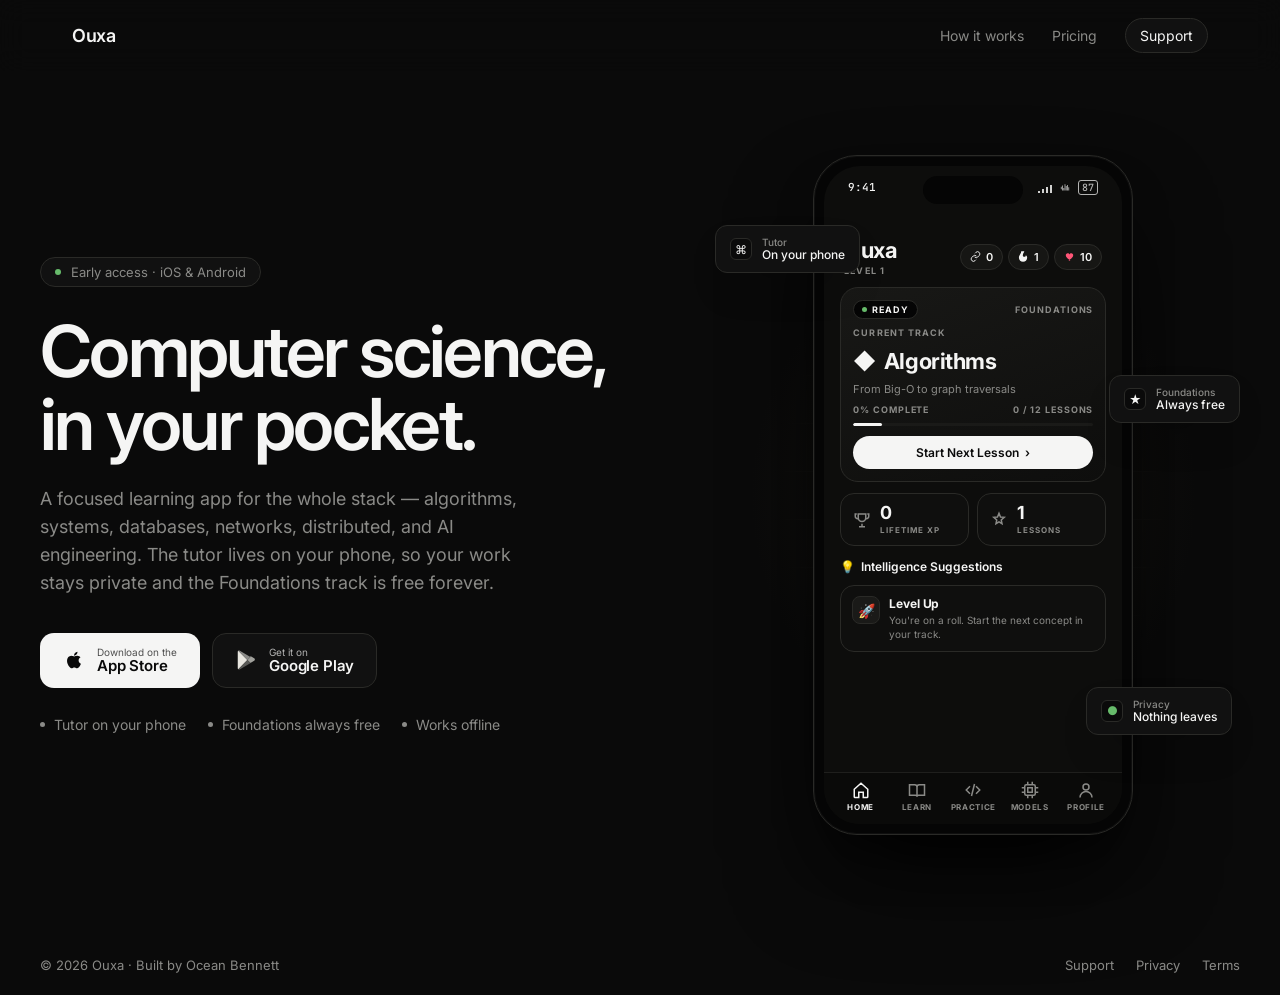
==== ouxa/index.html @ 7c723d84 "feat: add ouxa landing page" ====
<!DOCTYPE html>
<html lang="en">
<head>
<meta charset="UTF-8">
<meta name="viewport" content="width=device-width, initial-scale=1.0">
<title>Ouxa — Computer science mastery, on your phone</title>
<meta name="description" content="A focused learning app for the entire computer science stack — systems, algorithms, distributed, and AI engineering. The tutor lives on your phone, your work stays private, Foundations is free.">

<meta property="og:title" content="Ouxa — Computer science mastery, on your phone">
<meta property="og:description" content="A focused learning app for the entire CS stack. Tutor on your phone, Foundations free.">
<meta property="og:type" content="website">

<link rel="preconnect" href="https://fonts.googleapis.com">
<link rel="preconnect" href="https://fonts.gstatic.com" crossorigin>
<link href="https://fonts.googleapis.com/css2?family=JetBrains+Mono:wght@400;500&family=Inter:wght@400;500;600;700&display=swap" rel="stylesheet">

<style>
  :root {
    --bg: #0a0a0a;
    --bg-elev: #111111;
    --text: #f5f5f4;
    --dim: #8a8a87;
    --dim-2: #5a5a57;
    --border: #1f1f1d;
    --border-2: #2a2a27;
    --accent: #e8e6df;
    --green: oklch(0.72 0.14 145);
  }

  * { box-sizing: border-box; }

  html, body {
    margin: 0;
    padding: 0;
    background: var(--bg);
    color: var(--text);
    font-family: 'Inter', -apple-system, BlinkMacSystemFont, sans-serif;
    -webkit-font-smoothing: antialiased;
    text-rendering: optimizeLegibility;
  }

  body {
    min-height: 100vh;
    display: flex;
    flex-direction: column;
  }

  .mono {
    font-family: 'JetBrains Mono', ui-monospace, monospace;
  }

  /* ---------- Nav ---------- */
  .nav {
    position: sticky;
    top: 0;
    z-index: 10;
    backdrop-filter: blur(14px);
    -webkit-backdrop-filter: blur(14px);
    background: rgba(10,10,10,0.7);
  }
  .nav-inner {
    max-width: 1200px;
    margin: 0 auto;
    padding: 18px 32px;
    display: flex;
    align-items: center;
    justify-content: space-between;
  }
  .brand {
    display: flex;
    align-items: center;
    gap: 10px;
    font-weight: 600;
    font-size: 18px;
    letter-spacing: -0.015em;
  }
  .brand-dot {
    width: 8px;
    height: 8px;
    border-radius: 2px;
    background: var(--text);
  }
  .nav-links {
    display: flex;
    align-items: center;
    gap: 28px;
  }
  .nav-links a {
    color: var(--dim);
    text-decoration: none;
    font-size: 14px;
    transition: color .15s ease;
  }
  .nav-links a:hover { color: var(--text); }
  .nav-cta {
    padding: 8px 14px;
    border: 1px solid var(--border-2);
    border-radius: 100px;
    color: var(--text) !important;
    font-size: 14px !important;
    background: var(--bg-elev);
    transition: background .15s ease, border-color .15s ease, transform .15s ease;
  }
  .nav-cta:hover { background: #1a1a18; border-color: #353532; transform: translateY(-1px); }

  /* ---------- Hero ---------- */
  main {
    flex: 1;
    display: flex;
    align-items: center;
    justify-content: center;
    padding: 64px 32px 80px;
  }
  .hero {
    width: 100%;
    max-width: 1200px;
    display: grid;
    grid-template-columns: 1.1fr 1fr;
    gap: 80px;
    align-items: center;
  }

  .eyebrow {
    display: inline-flex;
    align-items: center;
    gap: 10px;
    font-size: 13px;
    color: var(--dim);
    padding: 6px 14px;
    border: 1px solid var(--border-2);
    border-radius: 100px;
    background: var(--bg-elev);
    margin-bottom: 28px;
  }
  .eyebrow .pulse {
    width: 6px;
    height: 6px;
    border-radius: 50%;
    background: var(--green);
    box-shadow: 0 0 0 0 var(--green);
    animation: pulse 2s infinite;
  }
  @keyframes pulse {
    0% { box-shadow: 0 0 0 0 oklch(0.72 0.14 145 / 0.5); }
    70% { box-shadow: 0 0 0 8px oklch(0.72 0.14 145 / 0); }
    100% { box-shadow: 0 0 0 0 oklch(0.72 0.14 145 / 0); }
  }

  h1 {
    font-size: clamp(46px, 5.6vw, 76px);
    font-weight: 600;
    letter-spacing: -0.038em;
    line-height: 1.02;
    margin: 0 0 24px;
  }
  h1 .accent {
    color: var(--dim);
    font-weight: 500;
  }

  .lede {
    font-size: 18px;
    line-height: 1.55;
    color: var(--dim);
    max-width: 480px;
    margin: 0 0 36px;
    text-wrap: pretty;
  }

  /* ---------- CTAs ---------- */
  .ctas {
    display: flex;
    gap: 12px;
    flex-wrap: wrap;
    margin-bottom: 28px;
  }
  .btn {
    display: inline-flex;
    align-items: center;
    gap: 12px;
    padding: 13px 22px;
    border-radius: 14px;
    text-decoration: none;
    font-weight: 500;
    font-size: 14px;
    transition: transform .15s ease, background .15s ease, border-color .15s ease, box-shadow .15s ease;
    border: 1px solid transparent;
  }
  .btn-primary {
    background: var(--text);
    color: #0a0a0a;
  }
  .btn-primary:hover { transform: translateY(-1px); background: #fff; box-shadow: 0 10px 30px -10px rgba(255,255,255,0.25); }
  .btn-secondary {
    background: var(--bg-elev);
    color: var(--text);
    border-color: var(--border-2);
  }
  .btn-secondary:hover { transform: translateY(-1px); background: #1a1a18; border-color: #3a3a36; }
  .btn-icon { width: 22px; height: 22px; flex-shrink: 0; }
  .btn-stack { display: flex; flex-direction: column; align-items: flex-start; line-height: 1.1; }
  .btn-stack .small { font-size: 10px; opacity: 0.7; font-weight: 400; }
  .btn-stack .big { font-size: 15px; font-weight: 600; letter-spacing: -0.01em; }

  /* ---------- Trust row ---------- */
  .trust {
    display: flex;
    align-items: center;
    gap: 22px;
    flex-wrap: wrap;
    font-size: 14px;
    color: var(--dim);
  }
  .trust span { display: inline-flex; align-items: center; gap: 9px; }
  .trust .dot {
    width: 5px; height: 5px; border-radius: 50%; background: var(--dim);
  }

  /* ---------- Phone visual ---------- */
  .visual {
    position: relative;
    height: 720px;
    display: flex;
    align-items: center;
    justify-content: center;
  }
  .visual::before {
    content: '';
    position: absolute;
    inset: 0;
    background:
      radial-gradient(60% 50% at 50% 50%, oklch(0.4 0.04 90 / 0.18), transparent 70%);
    pointer-events: none;
  }
  .grid-bg {
    position: absolute;
    inset: 0;
    background-image:
      linear-gradient(var(--border) 1px, transparent 1px),
      linear-gradient(90deg, var(--border) 1px, transparent 1px);
    background-size: 48px 48px;
    background-position: center center;
    mask-image: radial-gradient(closest-side, #000 40%, transparent 75%);
    -webkit-mask-image: radial-gradient(closest-side, #000 40%, transparent 75%);
    opacity: 0.5;
  }

  .phone {
    position: relative;
    width: 320px;
    height: 680px;
    background: #050505;
    border: 1px solid #2a2a27;
    border-radius: 44px;
    padding: 10px;
    box-shadow:
      0 50px 100px -20px rgba(0,0,0,0.8),
      0 30px 60px -30px rgba(0,0,0,0.9),
      inset 0 0 0 1px rgba(255,255,255,0.04);
  }
  .phone-screen {
    width: 100%;
    height: 100%;
    background: #0d0d0c;
    border-radius: 36px;
    overflow: hidden;
    position: relative;
    display: flex;
    flex-direction: column;
  }
  .notch {
    position: absolute;
    top: 10px;
    left: 50%;
    transform: translateX(-50%);
    width: 100px;
    height: 28px;
    background: #050505;
    border-radius: 100px;
    z-index: 2;
  }
  .status-bar {
    display: flex;
    justify-content: space-between;
    padding: 14px 24px 0;
    font-family: 'JetBrains Mono', monospace;
    font-size: 11px;
    color: var(--text);
    font-weight: 500;
  }
  .status-bar .right { display: flex; gap: 6px; align-items: center; opacity: 0.85; }

  .screen-body {
    flex: 1;
    padding: 38px 16px 0;
    display: flex;
    flex-direction: column;
    gap: 11px;
    overflow: hidden;
  }

  /* App header: brand + stat chips */
  .app-header {
    display: flex;
    justify-content: space-between;
    align-items: center;
    padding: 4px 4px 0;
  }
  .app-brand-row { display: flex; flex-direction: column; gap: 2px; }
  .app-brand { font-size: 22px; font-weight: 700; letter-spacing: -0.02em; }
  .app-level { font-size: 9px; font-weight: 700; color: var(--dim); letter-spacing: 0.12em; }
  .stat-chips { display: flex; gap: 5px; }
  .stat-chip {
    display: inline-flex; align-items: center; gap: 5px;
    background: #161614;
    border: 1px solid var(--border-2);
    border-radius: 100px;
    padding: 5px 9px;
    font-size: 11px;
    font-weight: 600;
    color: var(--text);
  }
  .stat-chip svg { width: 11px; height: 11px; }

  /* Path card */
  .path-card {
    border: 1px solid var(--border-2);
    border-radius: 18px;
    padding: 12px;
    background: linear-gradient(160deg, #181816 0%, #0e0e0d 100%);
    display: flex;
    flex-direction: column;
    gap: 8px;
  }
  .path-card-top {
    display: flex; justify-content: space-between; align-items: center;
    font-size: 9px; font-weight: 700; letter-spacing: 0.1em;
  }
  .ready-pill {
    display: inline-flex; align-items: center; gap: 5px;
    background: #050505;
    border: 1px solid var(--border-2);
    border-radius: 100px;
    padding: 3px 8px;
    color: var(--text);
  }
  .ready-pill .pulse {
    width: 5px; height: 5px; border-radius: 50%; background: var(--green);
  }
  .path-card-eyebrow {
    font-size: 9px; font-weight: 700; color: var(--dim); letter-spacing: 0.12em;
    text-transform: uppercase;
  }
  .path-card-heading {
    display: flex; align-items: center; gap: 8px;
    font-size: 22px; font-weight: 700; letter-spacing: -0.02em;
    margin-top: 2px;
  }
  .crab { font-size: 22px; }
  .path-card-sub { font-size: 11px; color: var(--dim); margin: 0; }
  .path-progress-row {
    display: flex; justify-content: space-between;
    font-size: 9px; font-weight: 700; letter-spacing: 0.1em; color: var(--dim);
  }
  .progress-bar {
    height: 3px;
    background: #1a1a18;
    border-radius: 100px;
    overflow: hidden;
  }
  .progress-fill {
    width: 12%;
    height: 100%;
    background: var(--text);
    border-radius: 100px;
  }
  .path-cta {
    margin-top: 2px;
    background: var(--text);
    color: #0a0a0a;
    border-radius: 100px;
    padding: 9px 16px;
    text-align: center;
    font-size: 12px;
    font-weight: 600;
    display: flex; align-items: center; justify-content: center; gap: 6px;
  }

  /* Stat tiles */
  .stat-tiles { display: grid; grid-template-columns: 1fr 1fr; gap: 8px; }
  .stat-tile {
    border: 1px solid var(--border-2);
    border-radius: 14px;
    padding: 10px 12px;
    display: flex;
    align-items: center;
    gap: 9px;
    background: #0f0f0e;
  }
  .stat-tile .icon { color: var(--dim); flex-shrink: 0; }
  .stat-tile .num { font-size: 18px; font-weight: 700; line-height: 1; }
  .stat-tile .lbl { font-size: 8px; font-weight: 700; color: var(--dim); letter-spacing: 0.12em; margin-top: 3px; }

  /* Suggestion */
  .suggestion-heading {
    display: flex; align-items: center; gap: 6px;
    font-size: 12px; font-weight: 600;
    margin-top: 2px;
  }
  .suggestion-card {
    border: 1px solid var(--border-2);
    border-radius: 14px;
    padding: 10px 11px;
    display: flex;
    align-items: flex-start;
    gap: 9px;
    background: #0f0f0e;
  }
  .suggestion-icon {
    width: 28px; height: 28px;
    border-radius: 8px;
    background: #1a1a18;
    border: 1px solid var(--border-2);
    display: flex; align-items: center; justify-content: center;
    flex-shrink: 0;
    font-size: 14px;
  }
  .suggestion-content { display: flex; flex-direction: column; gap: 2px; }
  .suggestion-title { font-size: 12px; font-weight: 700; letter-spacing: -0.01em; }
  .suggestion-body { font-size: 10px; color: var(--dim); line-height: 1.4; }

  /* Tab bar */
  .tab-bar {
    margin-top: auto;
    margin-left: -16px;
    margin-right: -16px;
    border-top: 1px solid var(--border);
    background: #0a0a09;
    padding: 8px 8px 12px;
    display: grid;
    grid-template-columns: repeat(5, 1fr);
  }
  .tab-item {
    display: flex; flex-direction: column; align-items: center; gap: 3px;
    color: var(--dim);
    font-size: 8px; font-weight: 700; letter-spacing: 0.08em;
  }
  .tab-item.active { color: var(--text); }
  .tab-item svg { width: 18px; height: 18px; }

  /* Floating chips */
  .float-chip {
    position: absolute;
    background: var(--bg-elev);
    border: 1px solid var(--border-2);
    border-radius: 12px;
    padding: 10px 14px;
    font-family: 'Inter', sans-serif;
    font-size: 12px;
    color: var(--text);
    display: flex;
    align-items: center;
    gap: 10px;
    box-shadow: 0 20px 40px -20px rgba(0,0,0,0.8);
    backdrop-filter: blur(8px);
  }
  .float-chip .icon-square {
    width: 22px; height: 22px;
    border-radius: 6px;
    background: #0a0a0a;
    border: 1px solid var(--border-2);
    display: flex; align-items: center; justify-content: center;
    font-size: 12px;
  }
  .float-chip .label-stack { display: flex; flex-direction: column; line-height: 1.2; }
  .float-chip .label-stack .k { font-size: 10px; color: var(--dim); font-weight: 500; }
  .float-chip .label-stack .v { font-size: 12px; font-weight: 500; }

  .chip-1 { top: 90px; left: 8px; }
  .chip-2 { bottom: 120px; right: 8px; }
  .chip-3 { top: 240px; right: 0px; }

  @media (max-width: 1200px) {
    .float-chip { display: none; }
  }

  /* ---------- Footer ---------- */
  footer {
    padding: 22px 32px;
  }
  .footer-inner {
    max-width: 1200px;
    margin: 0 auto;
    display: flex;
    justify-content: space-between;
    align-items: center;
    font-size: 13px;
    color: var(--dim);
  }
  .footer-inner a { color: var(--dim); text-decoration: none; }
  .footer-inner a:hover { color: var(--text); }
  .footer-links { display: flex; gap: 22px; }

  @media (max-width: 880px) {
    .hero { grid-template-columns: 1fr; gap: 40px; }
    .visual { height: 560px; }
    .nav-links a:not(.nav-cta) { display: none; }
    main { padding: 40px 20px 60px; }
    .nav-inner { padding: 16px 20px; }
    .float-chip { display: none; }
  }
</style>
</head>
<body>

<nav class="nav">
  <div class="nav-inner">
    <div class="brand">
      <span>Ouxa</span>
    </div>
    <div class="nav-links">
      <a href="#how">How it works</a>
      <a href="https://oceanbennett.com/ouxa/pricing/">Pricing</a>
      <a href="https://oceanbennett.com/ouxa/support/" class="nav-cta">Support</a>
    </div>
  </div>
</nav>

<main style="opacity: 1">
  <section class="hero">
    <div class="hero-copy">
      <div class="eyebrow">
        <span class="pulse"></span>
        <span>Early access · iOS &amp; Android</span>
      </div>

      <h1>
        Computer science,<br>
        in your pocket.
      </h1>

      <p class="lede">
        A focused learning app for the whole stack — algorithms, systems,
        databases, networks, distributed, and AI engineering. The tutor
        lives on your phone, so your work stays private and the Foundations
        track is free forever.
      </p>

      <div class="ctas">
        <a href="#" class="btn btn-primary" aria-label="Download on the App Store">
          <svg class="btn-icon" viewBox="0 0 24 24" fill="currentColor" aria-hidden="true">
            <path d="M17.05 20.28c-.98.95-2.05.8-3.08.35-1.09-.46-2.09-.48-3.24 0-1.44.62-2.2.44-3.06-.35C2.79 15.25 3.51 7.59 9.05 7.31c1.35.07 2.29.74 3.08.8 1.18-.24 2.31-.93 3.57-.84 1.51.12 2.65.72 3.4 1.8-3.12 1.87-2.38 5.98.48 7.13-.57 1.5-1.31 2.99-2.54 4.09zM12.03 7.25c-.15-2.23 1.66-4.07 3.74-4.25.29 2.58-2.34 4.5-3.74 4.25z"/>
          </svg>
          <span class="btn-stack">
            <span class="small">Download on the</span>
            <span class="big">App Store</span>
          </span>
        </a>
        <a href="#" class="btn btn-secondary" aria-label="Get it on Google Play">
          <svg class="btn-icon" viewBox="0 0 24 24" aria-hidden="true">
            <path d="M3.6 1.85a1.5 1.5 0 0 0-.6 1.2v17.9a1.5 1.5 0 0 0 .6 1.2L13.5 12 3.6 1.85z" fill="#e8e6df"/>
            <path d="M16.8 8.7L13.5 12l3.3 3.3 4.1-2.4c1.1-.6 1.1-2.2 0-2.8l-4.1-2.4z" fill="#a1a19c"/>
            <path d="M3.6 22.15c.4.4 1 .5 1.5.2l12-7-3.6-3.4-9.9 10.2z" fill="#5a5a57"/>
            <path d="M3.6 1.85L13.5 12l3.3-3.3-12-7c-.5-.3-1.1-.2-1.5.15z" fill="#8a8a87"/>
          </svg>
          <span class="btn-stack">
            <span class="small">Get it on</span>
            <span class="big">Google Play</span>
          </span>
        </a>
      </div>

      <div class="trust">
        <span><span class="dot"></span>Tutor on your phone</span>
        <span><span class="dot"></span>Foundations always free</span>
        <span><span class="dot"></span>Works offline</span>
      </div>
    </div>

    <div class="visual">
      <div class="grid-bg"></div>

      <div class="phone">
        <div class="phone-screen">
          <div class="notch"></div>
          <div class="status-bar">
            <span>9:41</span>
            <span class="right">
              <svg width="14" height="10" viewBox="0 0 14 10" fill="currentColor"><path d="M0 8h2v2H0zm4-2h2v4H4zm4-2h2v6H8zm4-2h2v8h-2z"/></svg>
              <svg width="14" height="10" viewBox="0 0 24 24" fill="currentColor"><path d="M2 9h2v6H2zm3-3h2v12H5zm3 6h2v6H8zm3-9h2v15h-2zm3 4h2v11h-2zm3-2h2v13h-2zm3 5h2v8h-2z" opacity="0.85"/></svg>
              <span style="font-size:10px;border:1px solid currentColor;border-radius:3px;padding:0 3px;opacity:0.85;">87</span>
            </span>
          </div>

          <div class="screen-body">
            <div class="app-header">
              <div class="app-brand-row">
                <div class="app-brand">Ouxa</div>
                <div class="app-level">LEVEL 1</div>
              </div>
              <div class="stat-chips">
                <span class="stat-chip">
                  <svg viewBox="0 0 24 24" fill="none" stroke="currentColor" stroke-width="2"><path d="M10 13a5 5 0 0 0 7.07 0l3-3a5 5 0 0 0-7.07-7.07L11 5"/><path d="M14 11a5 5 0 0 0-7.07 0l-3 3a5 5 0 0 0 7.07 7.07L13 19"/></svg>
                  0
                </span>
                <span class="stat-chip">
                  <svg viewBox="0 0 24 24" fill="currentColor"><path d="M13.5 0c.5 4-3 5-3 9 0 2 1.5 3.5 3.5 3.5s3-1.5 3-3.5c2 1 3 3 3 5.5 0 5-4 9-9 9s-9-4-9-9c0-6 5-8 5-14 3 0 5.5 0 5.5 0z"/></svg>
                  1
                </span>
                <span class="stat-chip">
                  <svg viewBox="0 0 24 24" fill="#ff5577"><path d="M12 21s-7-4.5-9.5-9C1 9 2.5 5 6 5c2 0 3.5 1 4 2.5C10.5 6 12 5 14 5c3.5 0 5 4 3.5 7-2.5 4.5-9.5 9-9.5 9z" transform="translate(2)"/></svg>
                  10
                </span>
              </div>
            </div>

            <div class="path-card">
              <div class="path-card-top">
                <span class="ready-pill"><span class="pulse"></span>READY</span>
                <span style="color: var(--dim);">FOUNDATIONS</span>
              </div>
              <div class="path-card-eyebrow">CURRENT TRACK</div>
              <div class="path-card-heading">
                <span class="crab">◆</span> Algorithms
              </div>
              <p class="path-card-sub">From Big-O to graph traversals</p>
              <div class="path-progress-row">
                <span>0% COMPLETE</span>
                <span>0 / 12 LESSONS</span>
              </div>
              <div class="progress-bar"><div class="progress-fill"></div></div>
              <div class="path-cta">Start Next Lesson <span>›</span></div>
            </div>

            <div class="stat-tiles">
              <div class="stat-tile">
                <svg class="icon" width="18" height="18" viewBox="0 0 24 24" fill="none" stroke="currentColor" stroke-width="2"><path d="M8 21h8M12 17v4M7 4h10v5a5 5 0 0 1-10 0V4zM5 4H3v3a3 3 0 0 0 4 3M19 4h2v3a3 3 0 0 1-4 3"/></svg>
                <div>
                  <div class="num">0</div>
                  <div class="lbl">LIFETIME XP</div>
                </div>
              </div>
              <div class="stat-tile">
                <svg class="icon" width="18" height="18" viewBox="0 0 24 24" fill="none" stroke="currentColor" stroke-width="2"><path d="M12 3l2 5 5 .5-4 3.5 1 5-4-2.5-4 2.5 1-5-4-3.5 5-.5z"/></svg>
                <div>
                  <div class="num">1</div>
                  <div class="lbl">LESSONS</div>
                </div>
              </div>
            </div>

            <div class="suggestion-heading">
              <span>💡</span> Intelligence Suggestions
            </div>
            <div class="suggestion-card">
              <div class="suggestion-icon">🚀</div>
              <div class="suggestion-content">
                <div class="suggestion-title">Level Up</div>
                <div class="suggestion-body">You're on a roll. Start the next concept in your track.</div>
              </div>
            </div>

            <div class="tab-bar">
              <div class="tab-item active">
                <svg viewBox="0 0 24 24" fill="none" stroke="currentColor" stroke-width="2"><path d="M3 11l9-8 9 8v10a1 1 0 0 1-1 1h-5v-7h-6v7H4a1 1 0 0 1-1-1z"/></svg>
                <span>HOME</span>
              </div>
              <div class="tab-item">
                <svg viewBox="0 0 24 24" fill="none" stroke="currentColor" stroke-width="2"><path d="M2 5h7a3 3 0 0 1 3 3v13a2 2 0 0 0-2-2H2zM22 5h-7a3 3 0 0 0-3 3v13a2 2 0 0 1 2-2h8z"/></svg>
                <span>LEARN</span>
              </div>
              <div class="tab-item">
                <svg viewBox="0 0 24 24" fill="none" stroke="currentColor" stroke-width="2"><path d="M8 7l-5 5 5 5M16 7l5 5-5 5M14 4l-4 16"/></svg>
                <span>PRACTICE</span>
              </div>
              <div class="tab-item">
                <svg viewBox="0 0 24 24" fill="none" stroke="currentColor" stroke-width="2"><rect x="5" y="5" width="14" height="14" rx="2"/><rect x="9" y="9" width="6" height="6"/><path d="M9 1v3M15 1v3M9 20v3M15 20v3M1 9h3M1 15h3M20 9h3M20 15h3"/></svg>
                <span>MODELS</span>
              </div>
              <div class="tab-item">
                <svg viewBox="0 0 24 24" fill="none" stroke="currentColor" stroke-width="2"><circle cx="12" cy="8" r="4"/><path d="M4 22a8 8 0 0 1 16 0"/></svg>
                <span>PROFILE</span>
              </div>
            </div>
          </div>
        </div>
      </div>

      <div class="float-chip chip-1">
        <div class="icon-square">⌘</div>
        <div class="label-stack">
          <span class="k">Tutor</span>
          <span class="v">On your phone</span>
        </div>
      </div>

      <div class="float-chip chip-2">
        <div class="icon-square" style="color: var(--green);">●</div>
        <div class="label-stack">
          <span class="k">Privacy</span>
          <span class="v">Nothing leaves</span>
        </div>
      </div>

      <div class="float-chip chip-3">
        <div class="icon-square">★</div>
        <div class="label-stack">
          <span class="k">Foundations</span>
          <span class="v">Always free</span>
        </div>
      </div>
    </div>
  </section>
</main>

<footer>
  <div class="footer-inner">
    <span>© 2026 Ouxa · Built by Ocean Bennett</span>
    <div class="footer-links">
      <a href="https://oceanbennett.com/ouxa/support/">Support</a>
      <a href="https://oceanbennett.com/ouxa/privacy/">Privacy</a>
      <a href="https://oceanbennett.com/ouxa/terms/">Terms</a>
    </div>
  </div>
</footer>

</body>
</html>
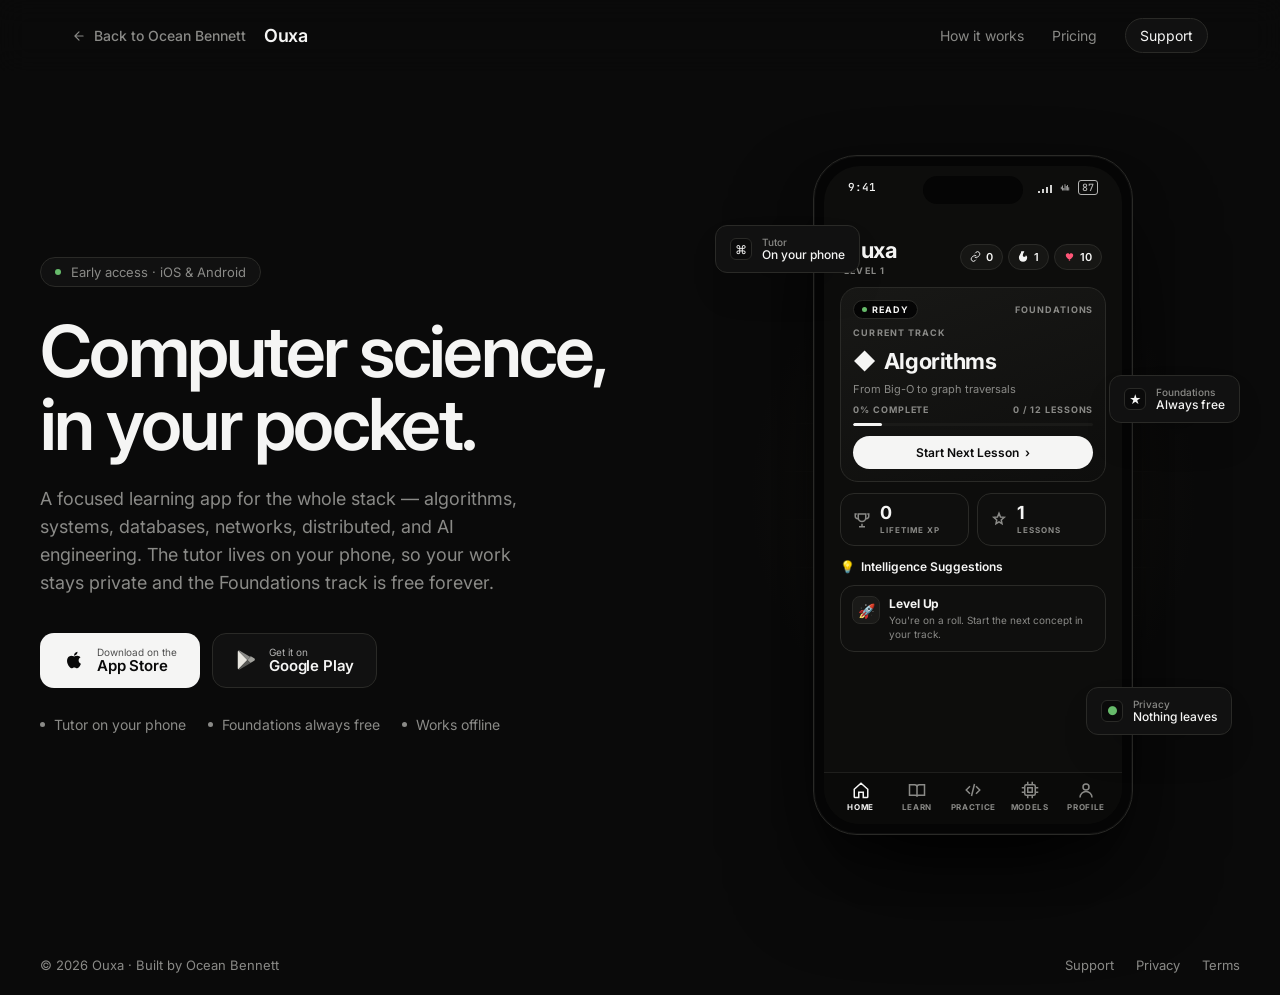
==== commit 5b739951: "style: align ouxa landing page chrome" ====
--- a/ouxa/index.html
+++ b/ouxa/index.html
@@ -45,6 +45,15 @@
     flex-direction: column;
   }
 
+  html {
+    scrollbar-width: thin;
+    scrollbar-color: #2a2a2a var(--bg);
+    scroll-behavior: smooth;
+  }
+  ::-webkit-scrollbar { width: 10px; height: 10px; }
+  ::-webkit-scrollbar-track { background: var(--bg); }
+  ::-webkit-scrollbar-thumb { background: #1f1f1f; border-radius: 999px; border: 2px solid var(--bg); }
+
   .mono {
     font-family: 'JetBrains Mono', ui-monospace, monospace;
   }
@@ -66,6 +75,12 @@
     align-items: center;
     justify-content: space-between;
   }
+  .nav-left {
+    display: flex;
+    align-items: center;
+    gap: 18px;
+    min-width: 0;
+  }
   .brand {
     display: flex;
     align-items: center;
@@ -92,6 +107,21 @@
     transition: color .15s ease;
   }
   .nav-links a:hover { color: var(--text); }
+  .back {
+    display: inline-flex;
+    align-items: center;
+    gap: 8px;
+    color: var(--dim);
+    text-decoration: none;
+    font-size: 14px;
+    transition: all 200ms ease;
+    font-weight: 500;
+    white-space: nowrap;
+  }
+  .back:hover {
+    color: var(--text);
+    transform: translateX(-4px);
+  }
   .nav-cta {
     padding: 8px 14px;
     border: 1px solid var(--border-2);
@@ -504,6 +534,7 @@
   @media (max-width: 880px) {
     .hero { grid-template-columns: 1fr; gap: 40px; }
     .visual { height: 560px; }
+    .back span { display: none; }
     .nav-links a:not(.nav-cta) { display: none; }
     main { padding: 40px 20px 60px; }
     .nav-inner { padding: 16px 20px; }
@@ -515,8 +546,14 @@
 
 <nav class="nav">
   <div class="nav-inner">
-    <div class="brand">
-      <span>Ouxa</span>
+    <div class="nav-left">
+      <a href="/" class="back" aria-label="Back to Ocean Bennett">
+        <svg width="14" height="14" viewBox="0 0 24 24" fill="none" stroke="currentColor" stroke-width="2" stroke-linecap="round" stroke-linejoin="round" aria-hidden="true"><path d="M19 12H5M12 19l-7-7 7-7"/></svg>
+        <span>Back to Ocean Bennett</span>
+      </a>
+      <div class="brand">
+        <span>Ouxa</span>
+      </div>
     </div>
     <div class="nav-links">
       <a href="#how">How it works</a>
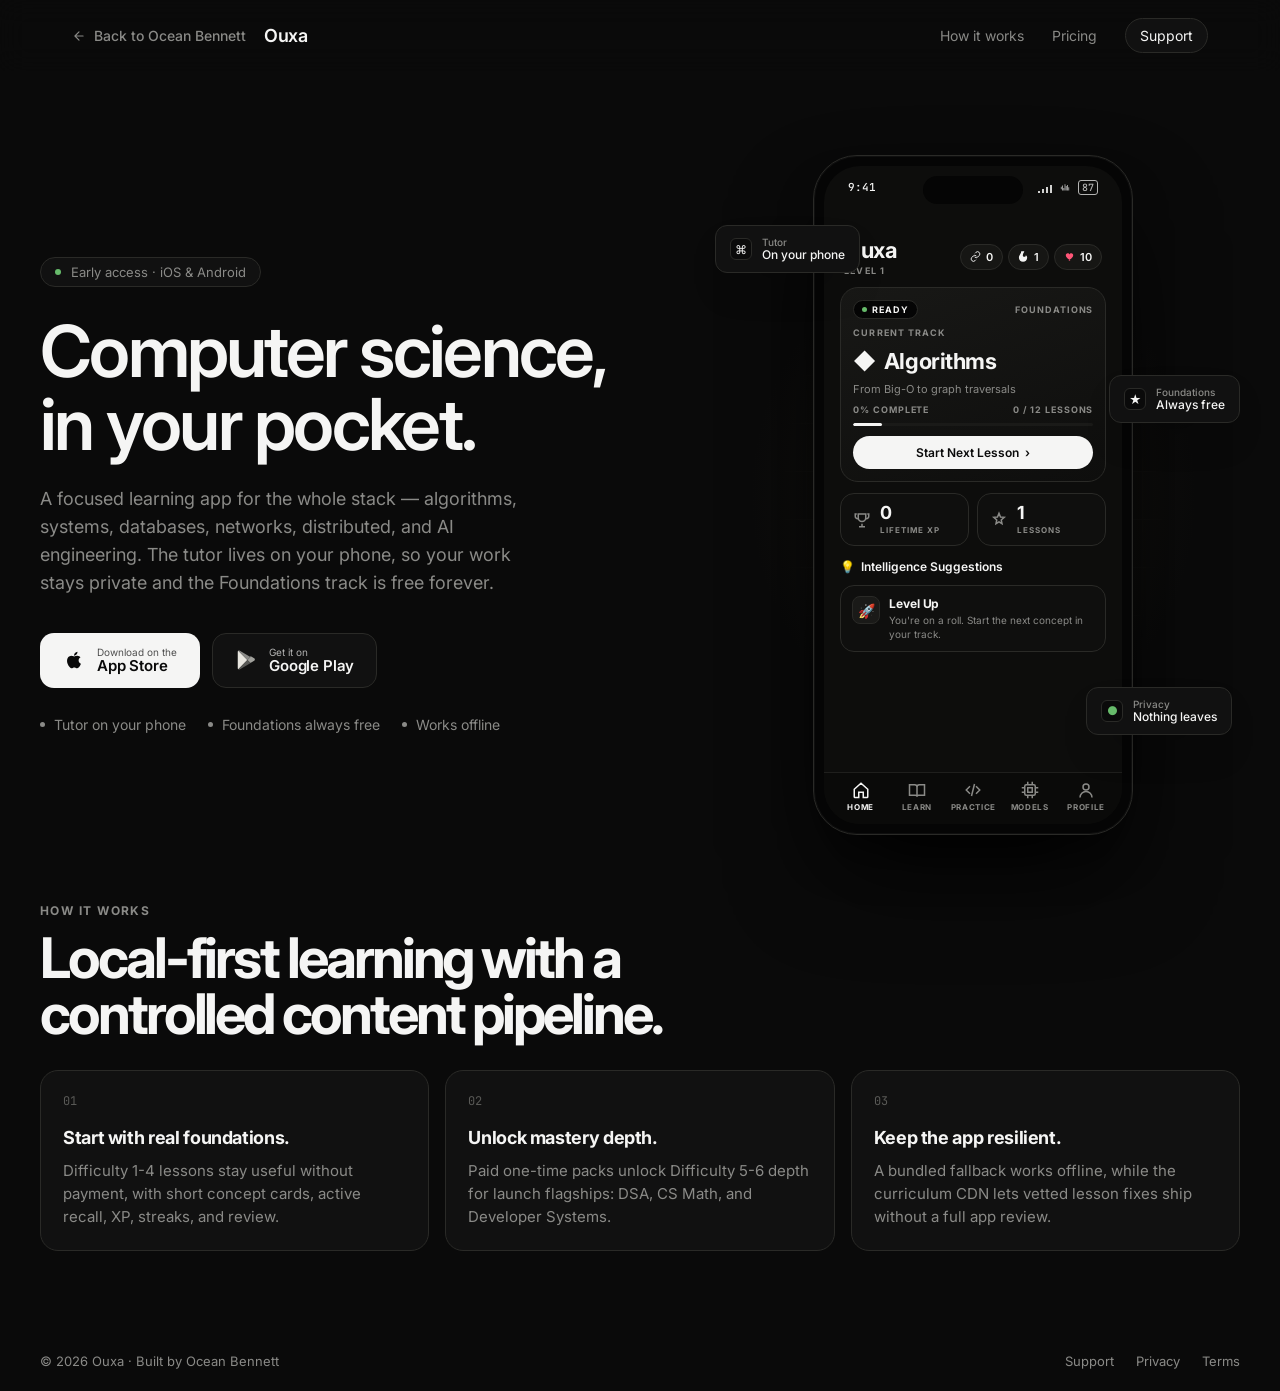
==== commit 1ee69a1b: "fix: align ouxa landing and pricing links" ====
--- a/ouxa/index.html
+++ b/ouxa/index.html
@@ -137,6 +137,7 @@
   main {
     flex: 1;
     display: flex;
+    flex-direction: column;
     align-items: center;
     justify-content: center;
     padding: 64px 32px 80px;
@@ -148,6 +149,58 @@
     grid-template-columns: 1.1fr 1fr;
     gap: 80px;
     align-items: center;
+  }
+  .how-section {
+    width: 100%;
+    max-width: 1200px;
+    padding: 48px 0 0;
+  }
+  .section-kicker {
+    color: var(--dim);
+    font-size: 12px;
+    font-weight: 700;
+    letter-spacing: 0.12em;
+    text-transform: uppercase;
+    margin: 0 0 12px;
+  }
+  .section-title {
+    color: var(--text);
+    font-size: clamp(32px, 5vw, 56px);
+    line-height: 1;
+    letter-spacing: -0.055em;
+    margin: 0;
+    max-width: 720px;
+  }
+  .how-grid {
+    display: grid;
+    grid-template-columns: repeat(3, minmax(0, 1fr));
+    gap: 16px;
+    margin-top: 28px;
+  }
+  .how-card {
+    border: 1px solid var(--border-2);
+    border-radius: 18px;
+    background: var(--bg-elev);
+    padding: 22px;
+  }
+  .how-card .step {
+    color: var(--dim-2);
+    font-family: 'JetBrains Mono', ui-monospace, monospace;
+    font-size: 12px;
+    margin-bottom: 18px;
+  }
+  .how-card h3 {
+    color: var(--text);
+    font-size: 18px;
+    line-height: 1.2;
+    letter-spacing: -0.02em;
+    margin: 0 0 10px;
+  }
+  .how-card p {
+    color: var(--dim);
+    font-size: 15px;
+    line-height: 1.55;
+    margin: 0;
   }
 
   .eyebrow {
@@ -533,6 +586,7 @@
 
   @media (max-width: 880px) {
     .hero { grid-template-columns: 1fr; gap: 40px; }
+    .how-grid { grid-template-columns: 1fr; }
     .visual { height: 560px; }
     .back span { display: none; }
     .nav-links a:not(.nav-cta) { display: none; }
@@ -748,6 +802,28 @@
       </div>
     </div>
   </section>
+
+  <section class="how-section" id="how" aria-labelledby="how-title">
+    <p class="section-kicker">How it works</p>
+    <h2 class="section-title" id="how-title">Local-first learning with a controlled content pipeline.</h2>
+    <div class="how-grid">
+      <article class="how-card">
+        <div class="step">01</div>
+        <h3>Start with real foundations.</h3>
+        <p>Difficulty 1-4 lessons stay useful without payment, with short concept cards, active recall, XP, streaks, and review.</p>
+      </article>
+      <article class="how-card">
+        <div class="step">02</div>
+        <h3>Unlock mastery depth.</h3>
+        <p>Paid one-time packs unlock Difficulty 5-6 depth for launch flagships: DSA, CS Math, and Developer Systems.</p>
+      </article>
+      <article class="how-card">
+        <div class="step">03</div>
+        <h3>Keep the app resilient.</h3>
+        <p>A bundled fallback works offline, while the curriculum CDN lets vetted lesson fixes ship without a full app review.</p>
+      </article>
+    </div>
+  </section>
 </main>
 
 <footer>
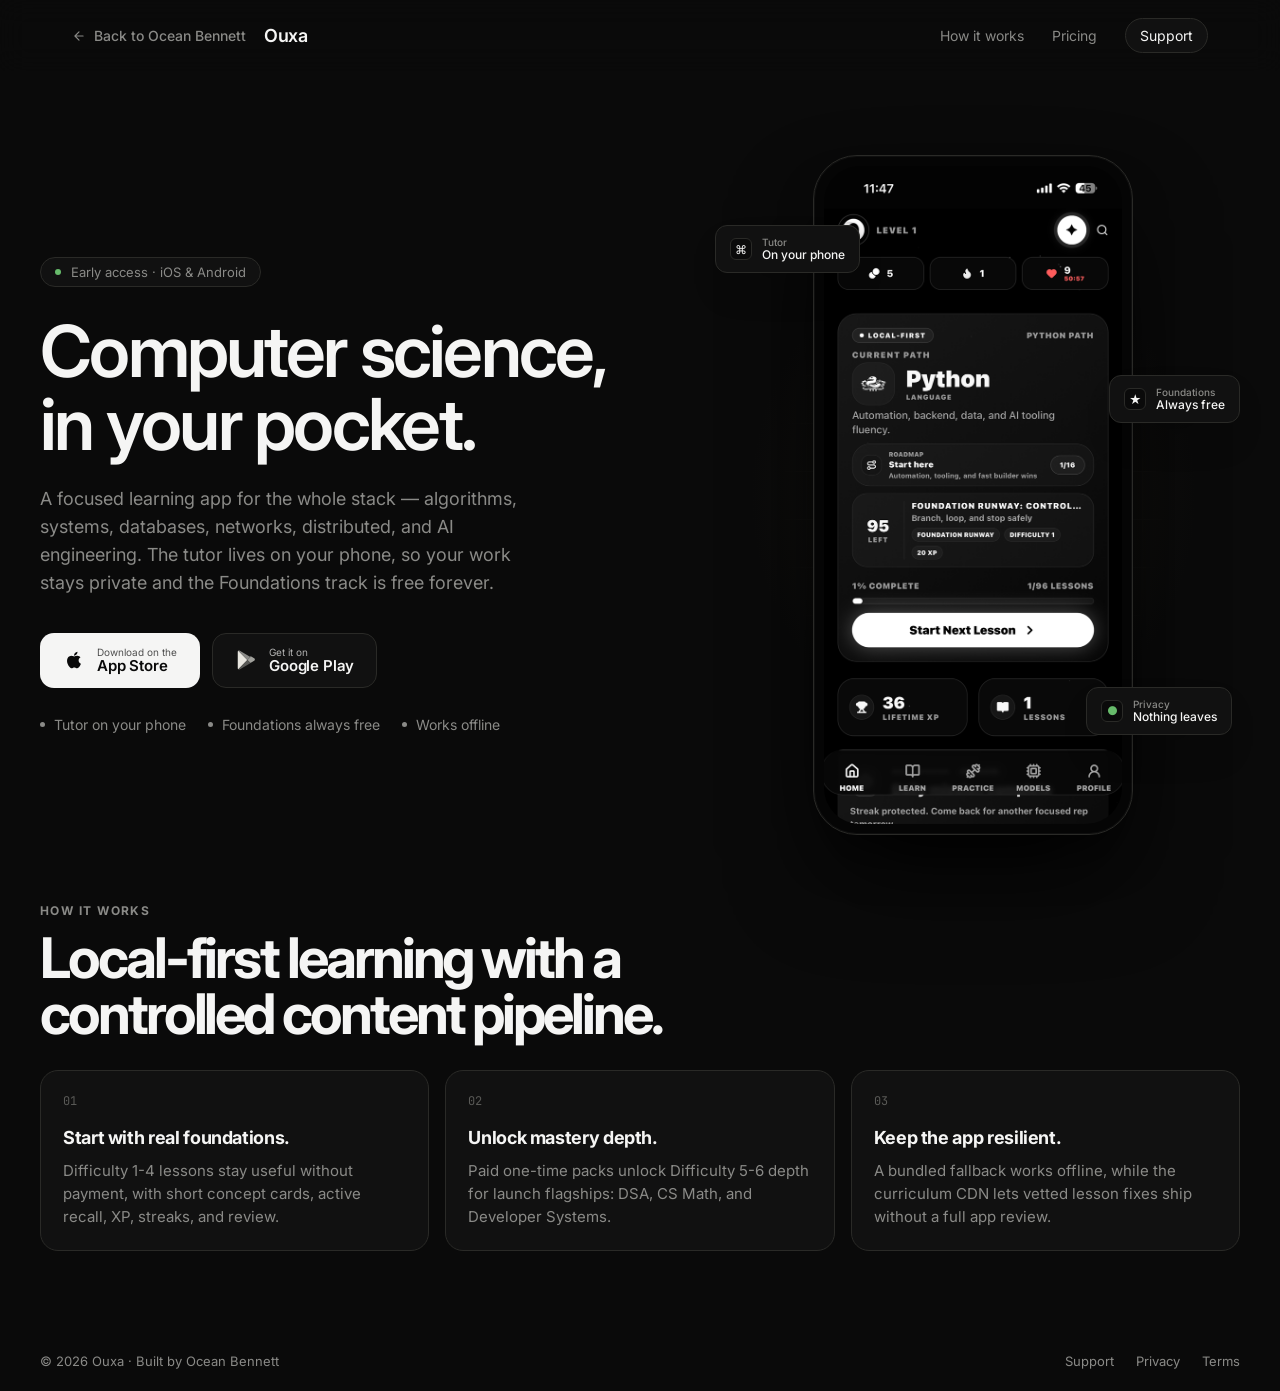
==== commit 1a8b5890: "fix: update ouxa launch site" ====
--- a/ouxa/index.html
+++ b/ouxa/index.html
@@ -344,12 +344,22 @@
   .phone-screen {
     width: 100%;
     height: 100%;
-    background: #0d0d0c;
+    background: #0d0d0c url("assets/hero-screen.png") center / cover no-repeat;
     border-radius: 36px;
     overflow: hidden;
     position: relative;
     display: flex;
     flex-direction: column;
+  }
+  .phone-screen-image {
+    width: 100%;
+    height: 100%;
+    display: block;
+    object-fit: cover;
+    opacity: 0;
+  }
+  .phone-screen > :not(.phone-screen-image) {
+    display: none;
   }
   .notch {
     position: absolute;
@@ -585,14 +595,93 @@
   .footer-links { display: flex; gap: 22px; }
 
   @media (max-width: 880px) {
-    .hero { grid-template-columns: 1fr; gap: 40px; }
+    body { overflow-x: hidden; }
+    .hero {
+      width: calc(100vw - 40px);
+      max-width: 560px;
+      margin: 0 auto;
+      grid-template-columns: minmax(0, 1fr);
+      gap: 28px;
+    }
+    .hero-copy {
+      width: 100%;
+      max-width: 100%;
+      min-width: 0;
+    }
     .how-grid { grid-template-columns: 1fr; }
-    .visual { height: 560px; }
+    h1 {
+      max-width: 100%;
+      font-size: clamp(38px, 10.6vw, 48px);
+      letter-spacing: -0.032em;
+      overflow-wrap: normal;
+    }
+    .mobile-title-line { display: block; }
+    .lede {
+      max-width: 100%;
+      font-size: 16px;
+      overflow-wrap: break-word;
+    }
+    .ctas { flex-direction: column; align-items: stretch; }
+    .btn {
+      width: 100%;
+      max-width: 100%;
+      justify-content: center;
+    }
+    .trust {
+      max-width: 100%;
+      gap: 12px 16px;
+    }
+    .visual {
+      width: 100%;
+      max-width: 100%;
+      height: auto;
+      min-height: 0;
+      align-items: flex-start;
+      padding: 12px 0 0;
+      overflow: hidden;
+    }
+    .visual::before,
+    .grid-bg {
+      inset: 0 -24px;
+    }
+    .phone {
+      width: min(300px, 100%);
+      height: auto;
+      aspect-ratio: 320 / 680;
+      border-radius: clamp(34px, 12vw, 44px);
+    }
+    .phone-screen {
+      border-radius: clamp(28px, 10vw, 36px);
+    }
     .back span { display: none; }
     .nav-links a:not(.nav-cta) { display: none; }
     main { padding: 40px 20px 60px; }
     .nav-inner { padding: 16px 20px; }
     .float-chip { display: none; }
+  }
+
+  @media (max-width: 420px) {
+    main {
+      width: 100%;
+      max-width: 100vw;
+      overflow-x: hidden;
+    }
+    .hero {
+      width: 100%;
+      max-width: 340px;
+    }
+    .phone {
+      width: min(288px, 100%);
+      padding: 9px;
+    }
+    .screen-body {
+      padding-left: 12px;
+      padding-right: 12px;
+    }
+    .tab-bar {
+      margin-left: -12px;
+      margin-right: -12px;
+    }
   }
 </style>
 </head>
@@ -626,7 +715,7 @@
       </div>
 
       <h1>
-        Computer science,<br>
+        Computer <span class="mobile-title-line">science,</span><br>
         in your pocket.
       </h1>
 
@@ -673,6 +762,13 @@
 
       <div class="phone">
         <div class="phone-screen">
+          <img
+            class="phone-screen-image"
+            src="assets/hero-screen.png"
+            alt="Ouxa app home screen showing the Python learning path"
+            loading="eager"
+            decoding="async"
+          >
           <div class="notch"></div>
           <div class="status-bar">
             <span>9:41</span>
